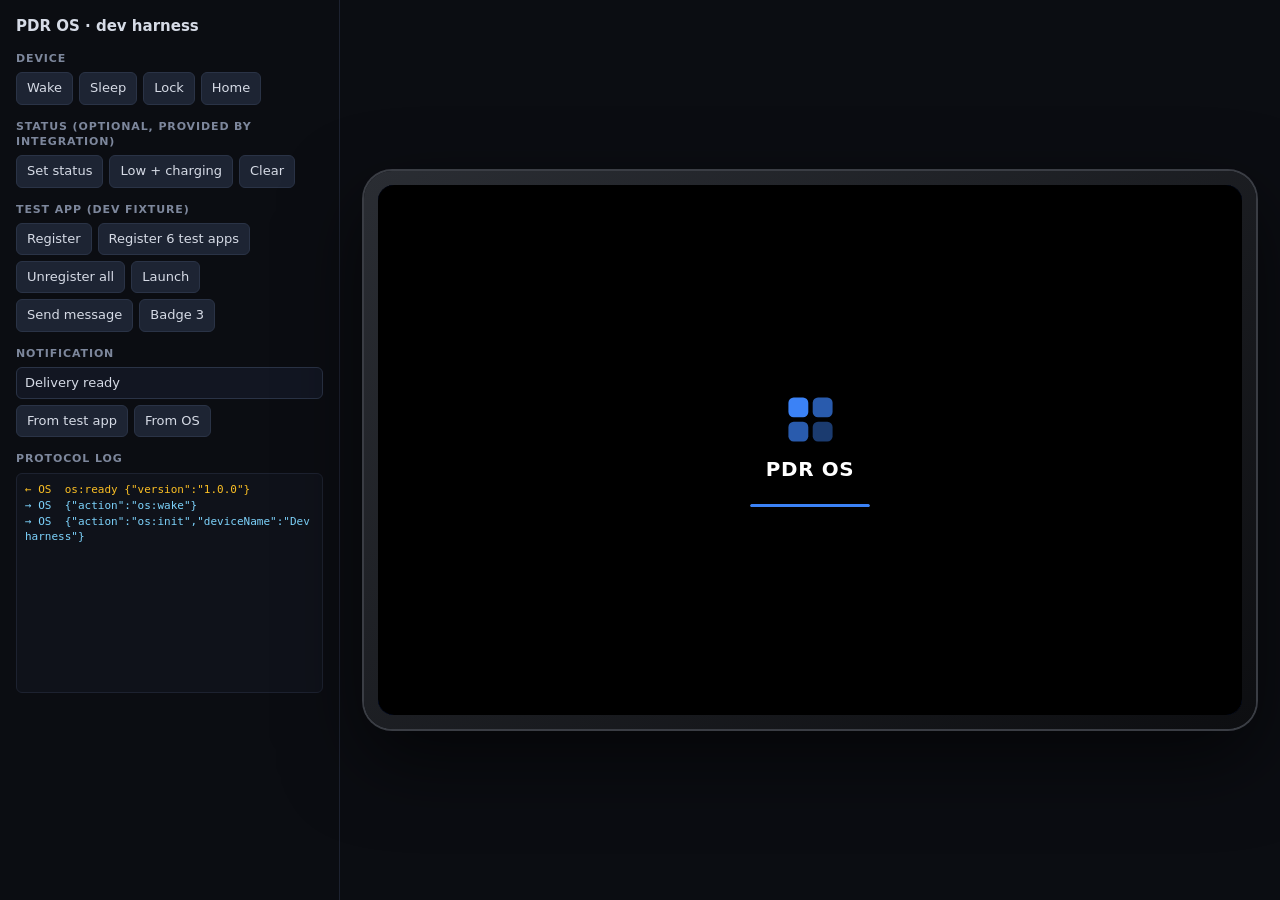
==== web/dev/index.html @ 19054e84 "Add tablet OS UI, app SDK and integration protocol Framework-agnostic tablet OS that runs in a DUI (" ====
<!DOCTYPE html>
<html lang="en">
<head>
    <meta charset="utf-8">
    <title>PDR OS · dev harness</title>
    <!--
        DEV ONLY — not part of the resource. Simulates the integration so the OS can be built
        and tested in a normal browser:  python3 -m http.server -d web 8080  →  http://localhost:8080/dev/
    -->
    <style>
        * { box-sizing: border-box; }
        body { margin: 0; height: 100vh; display: grid; grid-template-columns: 340px 1fr; background: #0b0d12; color: #d6dbe6; font: 13px/1.4 system-ui, sans-serif; }
        aside { padding: 16px; overflow: auto; border-right: 1px solid #1d2230; display: flex; flex-direction: column; gap: 14px; }
        h1 { font-size: 15px; margin: 0; }
        h2 { font-size: 11px; text-transform: uppercase; letter-spacing: .08em; color: #7d879c; margin: 0 0 6px; }
        .row { display: flex; flex-wrap: wrap; gap: 6px; }
        button { background: #1d2433; color: #d6dbe6; border: 1px solid #2a3346; border-radius: 6px; padding: 6px 10px; cursor: pointer; font: inherit; }
        button:hover { background: #26304a; }
        input { background: #121622; color: inherit; border: 1px solid #2a3346; border-radius: 6px; padding: 6px 8px; font: inherit; width: 100%; }
        main { display: flex; align-items: center; justify-content: center; padding: 24px; }
        .bezel { width: min(100%, calc((100vh - 48px) * 1.6)); aspect-ratio: 16 / 10; padding: 14px; border-radius: 28px; background: linear-gradient(145deg, #2a2d33, #0d0e11); box-shadow: 0 0 0 2px #3a3d44, 0 30px 80px rgba(0,0,0,.6); }
        iframe { width: 100%; height: 100%; border: 0; border-radius: 16px; background: #000; display: block; }
        #log { font: 11px/1.45 Consolas, monospace; background: #0f121a; border: 1px solid #1d2230; border-radius: 6px; padding: 8px; height: 220px; overflow: auto; white-space: pre-wrap; }
        #log .in { color: #7dd3fc; } #log .out { color: #fbbf24; }
    </style>
</head>
<body>
<aside>
    <h1>PDR OS · dev harness</h1>
    <section>
        <h2>Device</h2>
        <div class="row">
            <button data-send='{"action":"os:wake"}'>Wake</button>
            <button data-send='{"action":"os:sleep"}'>Sleep</button>
            <button data-send='{"action":"os:lock"}'>Lock</button>
            <button data-send='{"action":"apps:home"}'>Home</button>
        </div>
    </section>
    <section>
        <h2>Status (optional, provided by integration)</h2>
        <div class="row">
            <button data-send='{"action":"os:status","battery":76,"charging":false,"signal":3,"network":"Los Santos"}'>Set status</button>
            <button data-send='{"action":"os:status","battery":14,"charging":true}'>Low + charging</button>
            <button data-send='{"action":"os:status","battery":null,"signal":null,"network":null}'>Clear</button>
        </div>
    </section>
    <section>
        <h2>Test app (dev fixture)</h2>
        <div class="row">
            <button id="reg">Register</button>
            <button id="reg-many">Register 6 test apps</button>
            <button id="unreg">Unregister all</button>
            <button id="launch">Launch</button>
            <button id="msg">Send message</button>
            <button id="badge">Badge 3</button>
        </div>
    </section>
    <section>
        <h2>Notification</h2>
        <input id="n-title" value="Delivery ready">
        <div class="row" style="margin-top:6px">
            <button id="notify">From test app</button>
            <button id="notify-os">From OS</button>
        </div>
    </section>
    <section>
        <h2>Protocol log</h2>
        <div id="log"></div>
    </section>
</aside>
<main>
    <div class="bezel"><iframe id="os" src="../os/index.html"></iframe></div>
</main>

<script>
    const os = document.getElementById('os');
    const logEl = document.getElementById('log');
    const appUrl = new URL('sample-app/index.html', location.href).href;
    const COLORS = ['#2563eb', '#16a34a', '#9333ea', '#ea580c', '#0891b2', '#db2777'];

    function log(dir, text) {
        const line = document.createElement('div');
        line.className = dir;
        line.textContent = `${dir === 'in' ? '→ OS ' : '← OS '} ${text}`;
        logEl.prepend(line);
    }

    function send(msg) {
        log('in', JSON.stringify(msg));
        os.contentWindow.postMessage(msg, '*');
    }

    // outbound events from the OS (in FiveM these are NUI callbacks)
    window.addEventListener('message', (e) => {
        const m = e.data;
        if (!m || !m.__pdrTabletEmit) return;
        log('out', `${m.event} ${JSON.stringify(m.data)}`);
        let result = null;
        if (m.event === 'app:request') {
            // stand-in for the owning resource's onRequest handler
            result = { ok: true, data: { echo: m.data.data, action: m.data.action, at: new Date().toLocaleTimeString() } };
        }
        e.source.postMessage({ __pdrTabletReply: true, id: m.id, result }, '*');
    });

    document.querySelectorAll('[data-send]').forEach((b) => b.addEventListener('click', () => send(JSON.parse(b.dataset.send))));

    const testApp = (i = 0) => ({
        id: i ? `dev.test${i}` : 'dev.test',
        label: i ? `Test app ${i}` : 'Test app',
        color: COLORS[i % COLORS.length],
        url: appUrl,
        order: 10 + i,
    });

    document.getElementById('reg').onclick = () => send({ action: 'apps:register', app: testApp() });
    document.getElementById('reg-many').onclick = () => { for (let i = 1; i <= 6; i++) send({ action: 'apps:register', app: testApp(i) }); };
    document.getElementById('unreg').onclick = () => send({ action: 'apps:set', apps: [] });
    document.getElementById('launch').onclick = () => send({ action: 'apps:launch', id: 'dev.test', data: { from: 'harness' } });
    document.getElementById('msg').onclick = () => send({ action: 'apps:message', id: 'dev.test', event: 'ping', data: { t: Date.now() } });
    document.getElementById('badge').onclick = () => send({ action: 'apps:badge', id: 'dev.test', count: 3 });
    document.getElementById('notify').onclick = () => send({ action: 'notify', appId: 'dev.test', title: document.getElementById('n-title').value, body: 'Sent from the dev harness.' });
    document.getElementById('notify-os').onclick = () => send({ action: 'notify', title: document.getElementById('n-title').value, body: 'System notification.' });

    os.addEventListener('load', () => {
        send({ action: 'os:init', deviceName: 'Dev harness' });
        send({ action: 'os:wake' });
    });
</script>
</body>
</html>
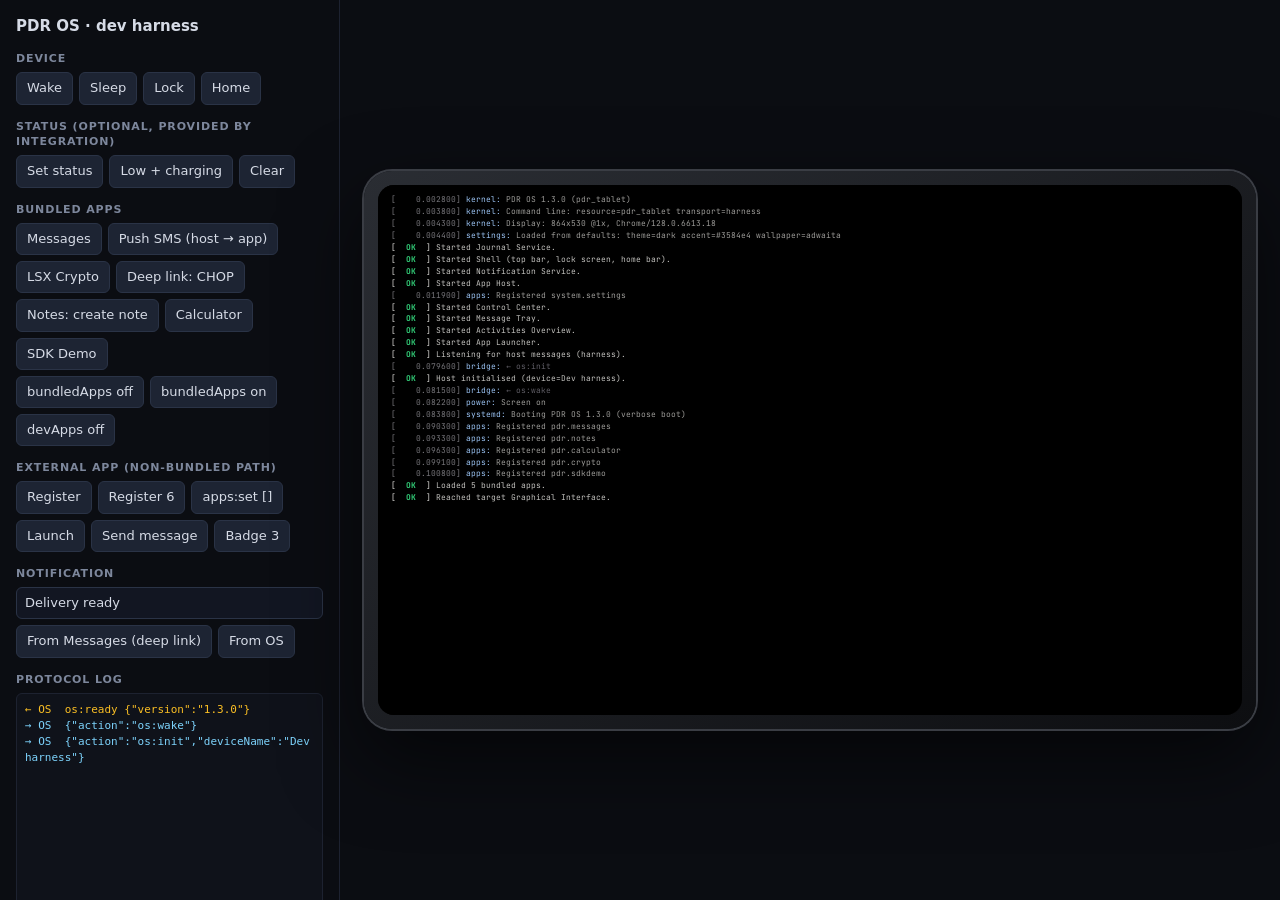
==== commit d12b497a: "Add bundled reference apps, app storage and deep-link notifications Platform - tablet.storage: per-a" ====
--- a/web/dev/index.html
+++ b/web/dev/index.html
@@ -45,11 +45,28 @@
         </div>
     </section>
     <section>
-        <h2>Test app (dev fixture)</h2>
+        <h2>Bundled apps</h2>
+        <div class="row">
+            <button data-send='{"action":"apps:launch","id":"pdr.messages"}'>Messages</button>
+            <button data-send='{"action":"apps:message","id":"pdr.messages","event":"incoming","data":{"from":"Dani Okafor","text":"pushed from the host 👋"}}'>Push SMS (host → app)</button>
+            <button data-send='{"action":"apps:launch","id":"pdr.crypto"}'>LSX Crypto</button>
+            <button data-send='{"action":"apps:launch","id":"pdr.crypto","data":{"coin":"CHOP"}}'>Deep link: CHOP</button>
+            <button data-send='{"action":"apps:launch","id":"pdr.notes","data":{"create":true,"title":"From the host","body":"Created with launch data."}}'>Notes: create note</button>
+            <button data-send='{"action":"apps:launch","id":"pdr.calculator"}'>Calculator</button>
+            <button data-send='{"action":"apps:launch","id":"pdr.sdkdemo"}'>SDK Demo</button>
+        </div>
+        <div class="row" style="margin-top:6px">
+            <button data-send='{"action":"os:init","bundledApps":false}'>bundledApps off</button>
+            <button data-send='{"action":"os:init","bundledApps":true}'>bundledApps on</button>
+            <button data-send='{"action":"os:init","devApps":false}'>devApps off</button>
+        </div>
+    </section>
+    <section>
+        <h2>External app (non-bundled path)</h2>
         <div class="row">
             <button id="reg">Register</button>
-            <button id="reg-many">Register 6 test apps</button>
-            <button id="unreg">Unregister all</button>
+            <button id="reg-many">Register 6</button>
+            <button id="unreg">apps:set []</button>
             <button id="launch">Launch</button>
             <button id="msg">Send message</button>
             <button id="badge">Badge 3</button>
@@ -59,7 +76,7 @@
         <h2>Notification</h2>
         <input id="n-title" value="Delivery ready">
         <div class="row" style="margin-top:6px">
-            <button id="notify">From test app</button>
+            <button id="notify">From Messages (deep link)</button>
             <button id="notify-os">From OS</button>
         </div>
     </section>
@@ -75,7 +92,7 @@
 <script>
     const os = document.getElementById('os');
     const logEl = document.getElementById('log');
-    const appUrl = new URL('sample-app/index.html', location.href).href;
+    const appUrl = new URL('../apps/sdk-demo/index.html', location.href).href;
     const COLORS = ['#2563eb', '#16a34a', '#9333ea', '#ea580c', '#0891b2', '#db2777'];
 
     function log(dir, text) {
@@ -97,17 +114,21 @@
         log('out', `${m.event} ${JSON.stringify(m.data)}`);
         let result = null;
         if (m.event === 'app:request') {
-            // stand-in for the owning resource's onRequest handler
-            result = { ok: true, data: { echo: m.data.data, action: m.data.action, at: new Date().toLocaleTimeString() } };
+            // stand-in for the owning resource's onRequest handler; tests can install fakes per action
+            const fake = window.harnessRequestHandlers && window.harnessRequestHandlers[m.data.action];
+            result = fake
+                ? fake(m.data)
+                : { ok: true, data: { echo: m.data.data, action: m.data.action, at: new Date().toLocaleTimeString() } };
         }
         e.source.postMessage({ __pdrTabletReply: true, id: m.id, result }, '*');
     });
 
     document.querySelectorAll('[data-send]').forEach((b) => b.addEventListener('click', () => send(JSON.parse(b.dataset.send))));
 
+    // the SDK demo page registered under another id, like a third-party resource would
     const testApp = (i = 0) => ({
         id: i ? `dev.test${i}` : 'dev.test',
-        label: i ? `Test app ${i}` : 'Test app',
+        label: i ? `External ${i}` : 'External app',
         color: COLORS[i % COLORS.length],
         url: appUrl,
         order: 10 + i,
@@ -119,7 +140,7 @@
     document.getElementById('launch').onclick = () => send({ action: 'apps:launch', id: 'dev.test', data: { from: 'harness' } });
     document.getElementById('msg').onclick = () => send({ action: 'apps:message', id: 'dev.test', event: 'ping', data: { t: Date.now() } });
     document.getElementById('badge').onclick = () => send({ action: 'apps:badge', id: 'dev.test', count: 3 });
-    document.getElementById('notify').onclick = () => send({ action: 'notify', appId: 'dev.test', title: document.getElementById('n-title').value, body: 'Sent from the dev harness.' });
+    document.getElementById('notify').onclick = () => send({ action: 'notify', appId: 'pdr.messages', data: { thread: 'marcus' }, title: document.getElementById('n-title').value, body: 'Sent from the dev harness.' });
     document.getElementById('notify-os').onclick = () => send({ action: 'notify', title: document.getElementById('n-title').value, body: 'System notification.' });
 
     os.addEventListener('load', () => {
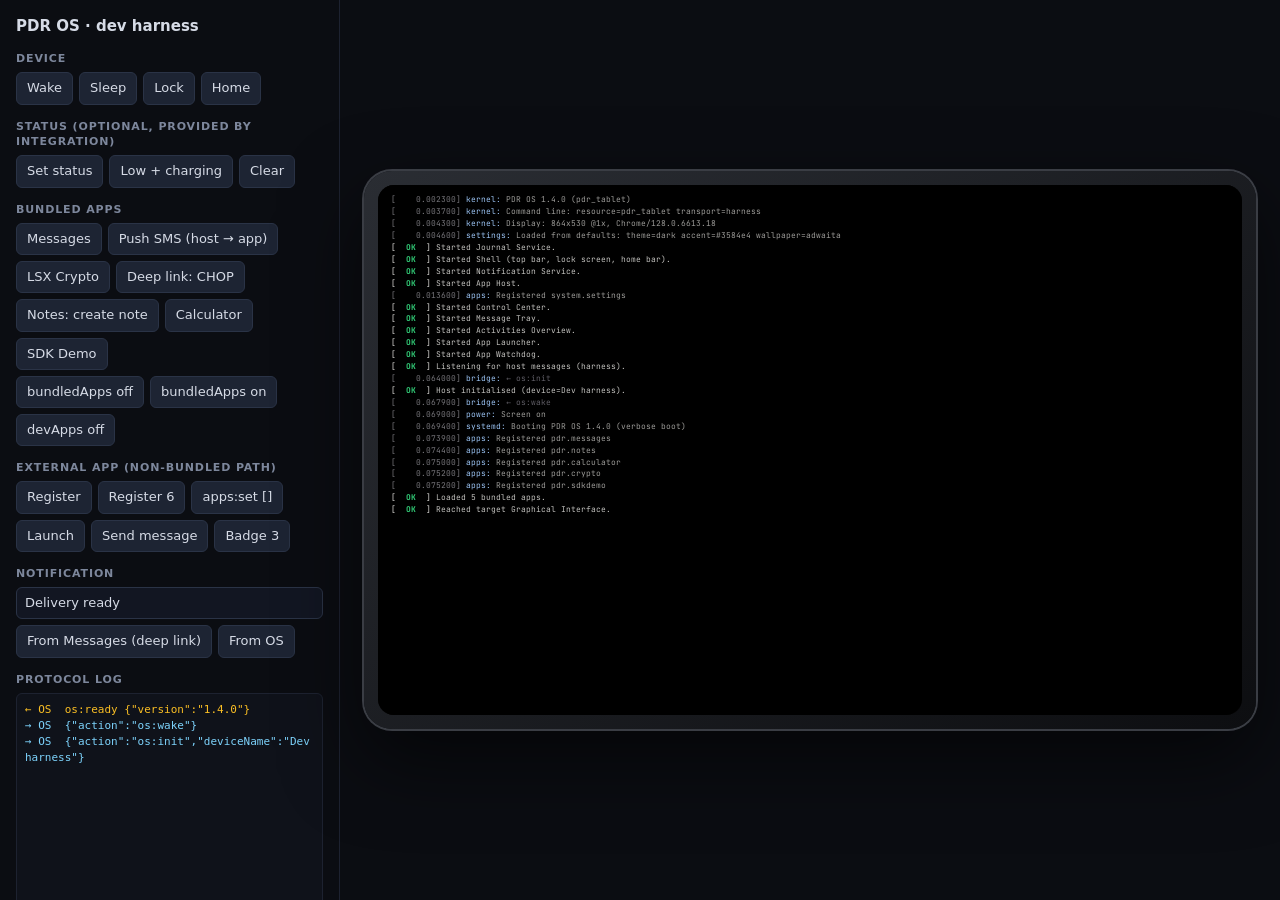
==== commit f52d8e75: "Harden the platform: limits, watchdog, sessions, server helpers, adversarial tests Security - App UR" ====
--- a/web/dev/index.html
+++ b/web/dev/index.html
@@ -111,7 +111,20 @@
     window.addEventListener('message', (e) => {
         const m = e.data;
         if (!m || !m.__pdrTabletEmit) return;
-        log('out', `${m.event} ${JSON.stringify(m.data)}`);
+        const logged = JSON.stringify(m.data);
+        log('out', `${m.event} ${logged.length > 400 ? logged.slice(0, 400) + '…' : logged}`);
+        window.harnessReceived = window.harnessReceived || {};
+        const key = m.event === 'app:request' ? 'request:' + m.data.action : m.event;
+        window.harnessReceived[key] = (window.harnessReceived[key] || 0) + 1;
+        // mirror app storage like an integration would (KVP), so restarts can be re-seeded
+        if (m.event === 'app:storage') {
+            const st = (window.harnessStorage = window.harnessStorage || {});
+            if (m.data.cleared) st[m.data.id] = {};
+            else {
+                st[m.data.id] = st[m.data.id] || {};
+                if (m.data.value === null) delete st[m.data.id][m.data.key]; else st[m.data.id][m.data.key] = m.data.value;
+            }
+        }
         let result = null;
         if (m.event === 'app:request') {
             // stand-in for the owning resource's onRequest handler; tests can install fakes per action
@@ -120,6 +133,8 @@
                 ? fake(m.data)
                 : { ok: true, data: { echo: m.data.data, action: m.data.action, at: new Date().toLocaleTimeString() } };
         }
+        // a fake can return this to simulate an integration that never calls cb()
+        if (result === '__NO_REPLY__') return;
         e.source.postMessage({ __pdrTabletReply: true, id: m.id, result }, '*');
     });
 
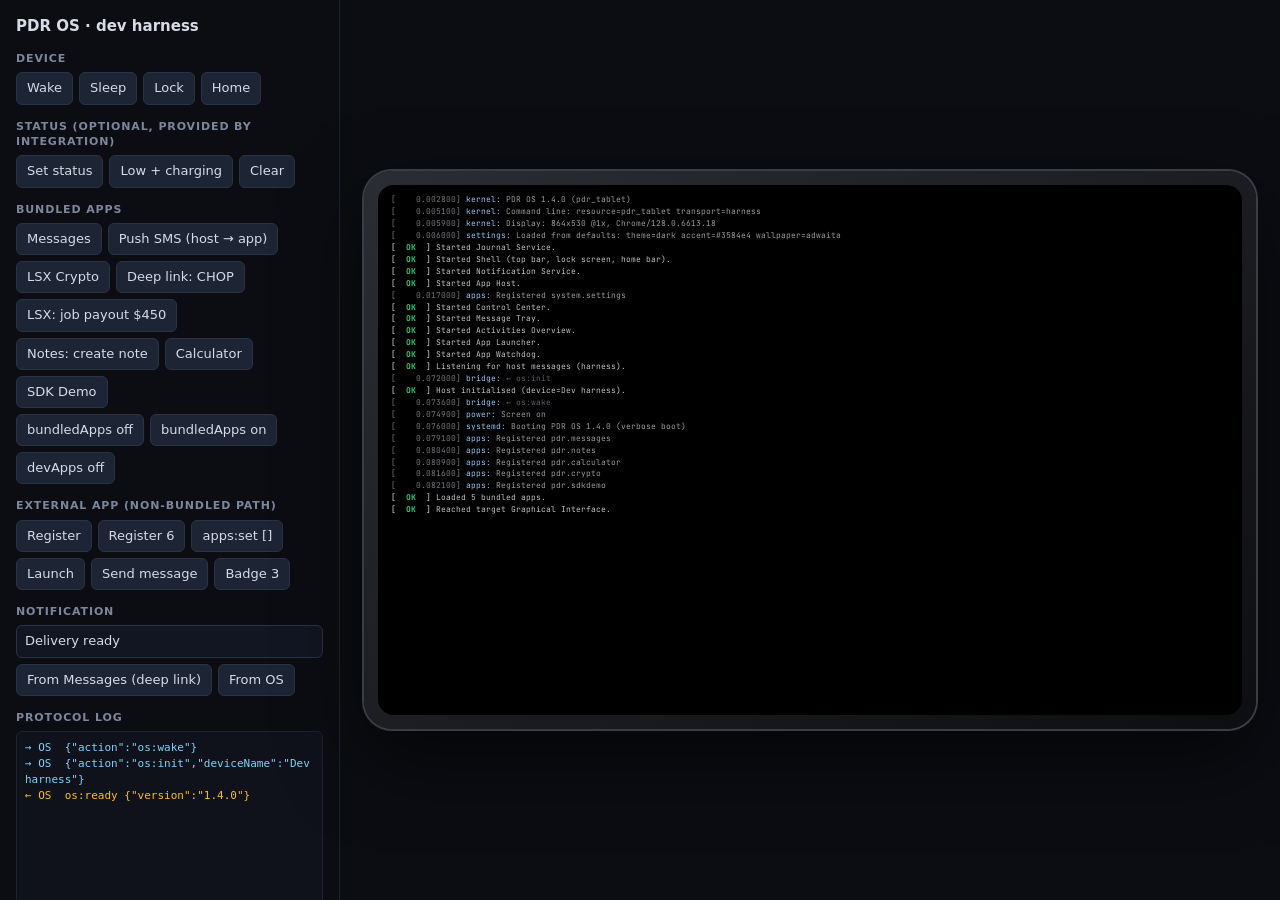
==== commit 601073a7: "Add LSX server economy for crypto job payouts Server-authoritative wallets that work on Qbox, QBCore" ====
--- a/web/dev/index.html
+++ b/web/dev/index.html
@@ -51,6 +51,7 @@
             <button data-send='{"action":"apps:message","id":"pdr.messages","event":"incoming","data":{"from":"Dani Okafor","text":"pushed from the host 👋"}}'>Push SMS (host → app)</button>
             <button data-send='{"action":"apps:launch","id":"pdr.crypto"}'>LSX Crypto</button>
             <button data-send='{"action":"apps:launch","id":"pdr.crypto","data":{"coin":"CHOP"}}'>Deep link: CHOP</button>
+            <button data-send='{"action":"apps:message","id":"pdr.crypto","event":"crypto:demoPayout","data":{"usd":450,"from":"Unknown sender","memo":"Package delivered"}}' title="Demo stand-in for the server's CryptoPay export. LSX must be running.">LSX: job payout $450</button>
             <button data-send='{"action":"apps:launch","id":"pdr.notes","data":{"create":true,"title":"From the host","body":"Created with launch data."}}'>Notes: create note</button>
             <button data-send='{"action":"apps:launch","id":"pdr.calculator"}'>Calculator</button>
             <button data-send='{"action":"apps:launch","id":"pdr.sdkdemo"}'>SDK Demo</button>
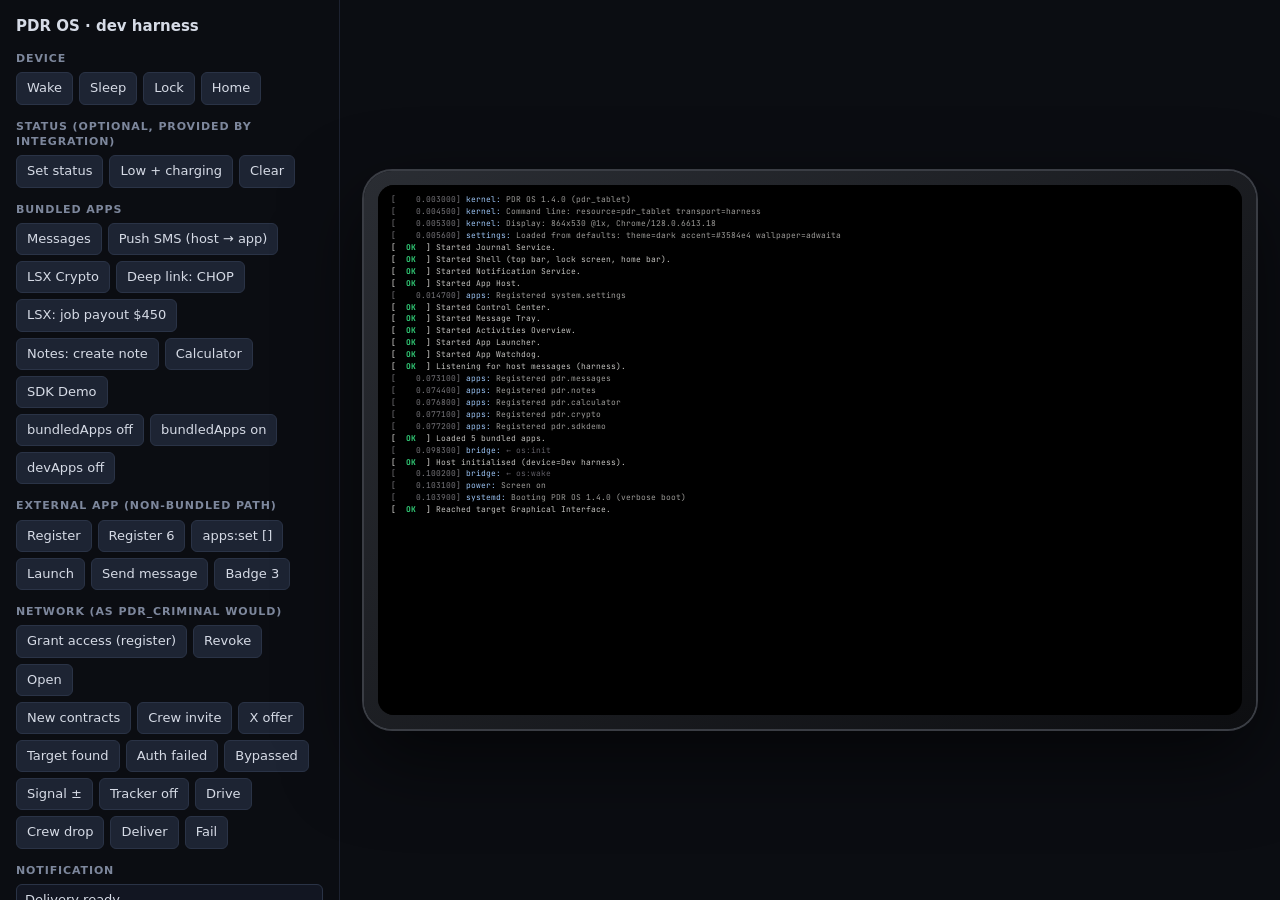
==== commit a9ee4e40: "Add NETWORK, the pdr_criminal player app (shipped, not bundled) The app files live in web/apps/netwo" ====
--- a/web/dev/index.html
+++ b/web/dev/index.html
@@ -71,6 +71,30 @@
             <button id="launch">Launch</button>
             <button id="msg">Send message</button>
             <button id="badge">Badge 3</button>
+        </div>
+    </section>
+    <section>
+        <h2>NETWORK (as pdr_criminal would)</h2>
+        <div class="row">
+            <button id="net-reg" title="pdr_criminal registers the app once the character has access">Grant access (register)</button>
+            <button id="net-unreg">Revoke</button>
+            <button data-send='{"action":"apps:launch","id":"pdr.network"}'>Open</button>
+        </div>
+        <div class="row" style="margin-top:6px" id="net-steps">
+            <button data-net="contracts">New contracts</button>
+            <button data-net="invite">Crew invite</button>
+            <button data-net="offer">X offer</button>
+        </div>
+        <div class="row" style="margin-top:6px" id="net-op">
+            <button data-net="identify">Target found</button>
+            <button data-net="attempt">Auth failed</button>
+            <button data-net="bypass">Bypassed</button>
+            <button data-net="signal">Signal ±</button>
+            <button data-net="untrack">Tracker off</button>
+            <button data-net="drive">Drive</button>
+            <button data-net="disconnect">Crew drop</button>
+            <button data-net="deliver">Deliver</button>
+            <button data-net="fail">Fail</button>
         </div>
     </section>
     <section>
@@ -159,6 +183,20 @@
     document.getElementById('notify').onclick = () => send({ action: 'notify', appId: 'pdr.messages', data: { thread: 'marcus' }, title: document.getElementById('n-title').value, body: 'Sent from the dev harness.' });
     document.getElementById('notify-os').onclick = () => send({ action: 'notify', title: document.getElementById('n-title').value, body: 'System notification.' });
 
+    // NETWORK ships with the tablet but is registered by pdr_criminal, never bundled
+    const networkApp = {
+        id: 'pdr.network', label: 'Network', order: 60,
+        url: new URL('../apps/network/index.html?demo=1', location.href).href,
+        icon: new URL('../apps/network/icon.svg', location.href).href,
+    };
+    document.getElementById('net-reg').onclick = () => send({ action: 'apps:register', app: networkApp });
+    document.getElementById('net-unreg').onclick = () => send({ action: 'apps:unregister', id: 'pdr.network' });
+    document.querySelectorAll('[data-net]').forEach((b) => b.addEventListener('click', () => {
+        send({ action: 'apps:message', id: 'pdr.network', event: 'network:demo', data: { step: b.dataset.net } });
+        // the real server pays through CryptoPay; stand in for it with LSX's demo hook
+        if (b.dataset.net === 'deliver') send({ action: 'apps:message', id: 'pdr.crypto', event: 'crypto:demoPayout', data: { usd: 380, from: 'NETWORK', memo: 'Contract settlement' } });
+    }));
+
     os.addEventListener('load', () => {
         send({ action: 'os:init', deviceName: 'Dev harness' });
         send({ action: 'os:wake' });
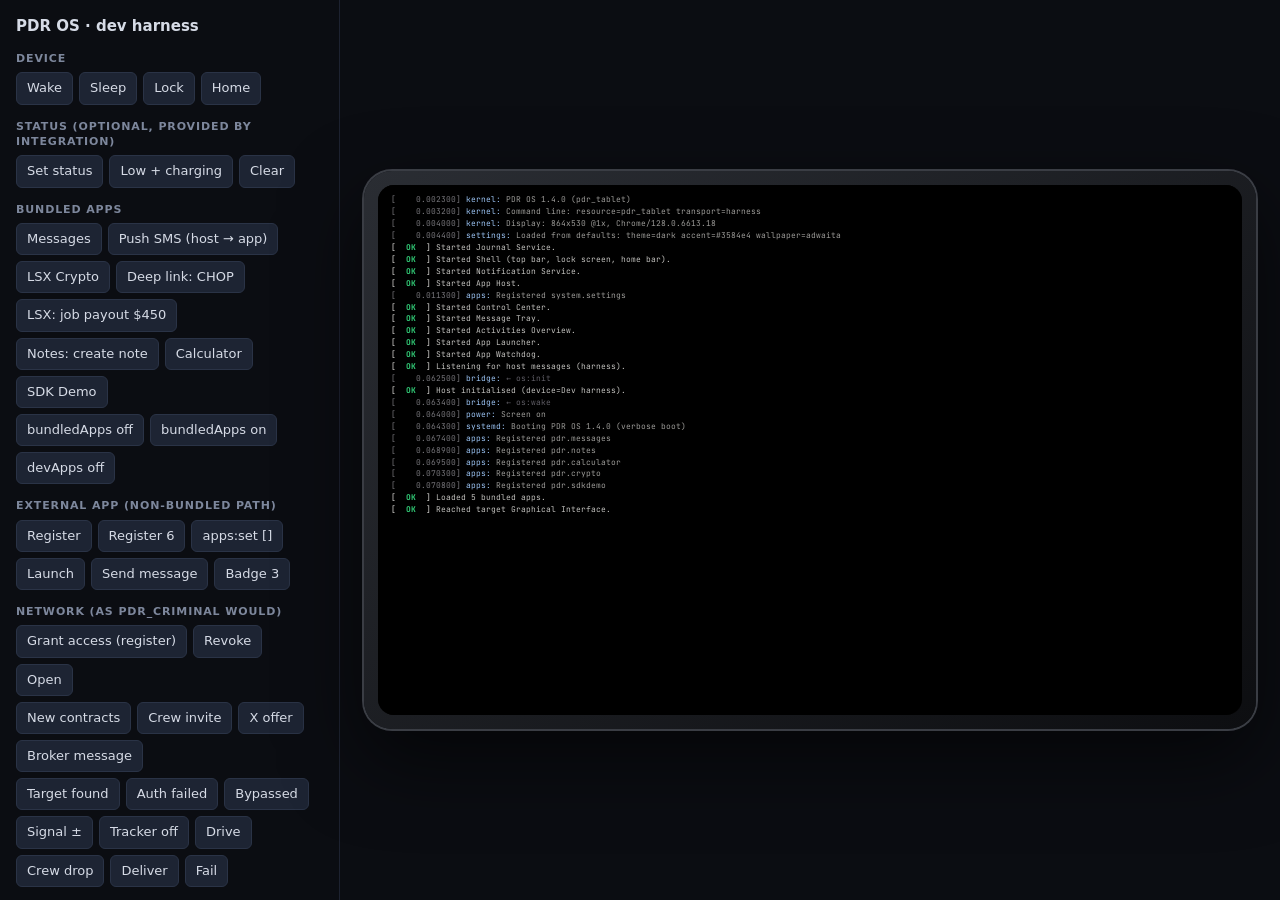
==== commit 7102677e: "NETWORK: tier colours, tabs, comms, city map, contacts, stats - Tier colour system (D grey, C green," ====
--- a/web/dev/index.html
+++ b/web/dev/index.html
@@ -84,6 +84,7 @@
             <button data-net="contracts">New contracts</button>
             <button data-net="invite">Crew invite</button>
             <button data-net="offer">X offer</button>
+            <button data-net="message">Broker message</button>
         </div>
         <div class="row" style="margin-top:6px" id="net-op">
             <button data-net="identify">Target found</button>
